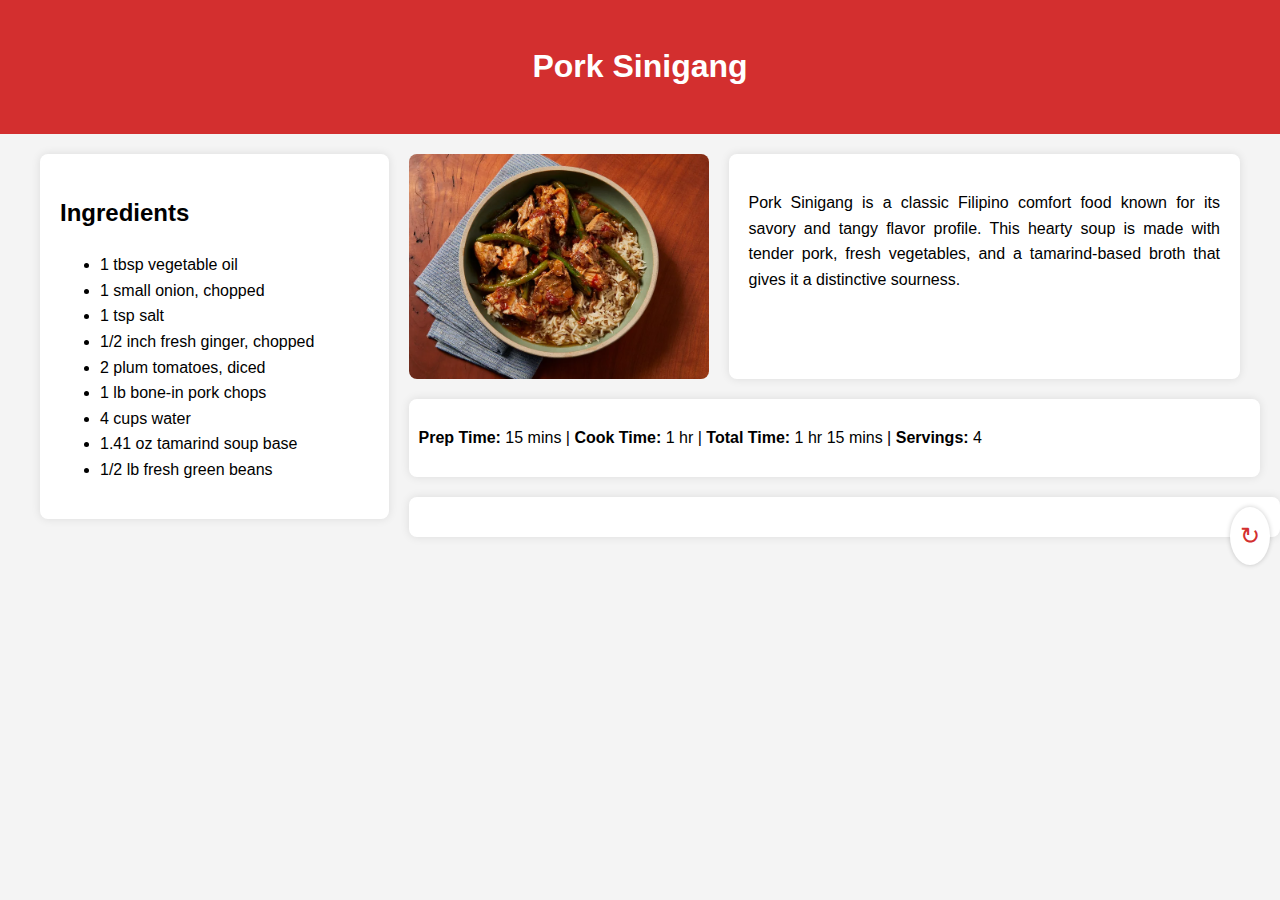
==== Item_3/index.html @ 4d02ff56 "Added item 3" ====
<!DOCTYPE html>
<html lang="en">
<head>
    <meta charset="UTF-8">
    <meta name="viewport" content="width=device-width, initial-scale=1.0">
    <title>Pork Sinigang - Interactive Guide</title>
    <link rel="stylesheet" href="styles.css">
</head>
<body>
    <header>
        <h1>Pork Sinigang</h1>
    </header>

    <div class="container">
        <aside class="ingredients">
            <h2>Ingredients</h2>
            <ul>
                <li>1 tbsp vegetable oil</li>
                <li>1 small onion, chopped</li>
                <li>1 tsp salt</li>
                <li>1/2 inch fresh ginger, chopped</li>
                <li>2 plum tomatoes, diced</li>
                <li>1 lb bone-in pork chops</li>
                <li>4 cups water</li>
                <li>1.41 oz tamarind soup base</li>
                <li>1/2 lb fresh green beans</li>
            </ul>
        </aside>

        <div class="content">
            <div class="image-description">
                <img src="sinigang.webp" alt="A bowl of Pork Sinigang">
                <div class="description">
                    <p>Pork Sinigang is a classic Filipino comfort food known for its savory and tangy flavor profile. This hearty soup is made with tender pork, fresh vegetables, and a tamarind-based broth that gives it a distinctive sourness.</p>
                </div>
            </div>

            <div class="time-servings">
                <p><strong>Prep Time:</strong> 15 mins | <strong>Cook Time:</strong> 1 hr | <strong>Total Time:</strong> 1 hr 15 mins | <strong>Servings:</strong> 4</p>
            </div>

            <main class="carousel">
                <!-- Restart Button (Always Visible) -->
                <a href="#step1" class="control-button restart" aria-label="Restart">&#x21bb;</a>
        
                <!-- Steps -->
                <section id="step1" class="step active">
                    <a href="#step4" class="control-button left" aria-label="Previous Step">&#9665;</a>
                    <h2>Step 1: Sauté Onion</h2>
                    <img src="step1.webp" alt="Sautéing onions in a pan">
                    <p>Heat oil in a skillet over medium heat. Add chopped onion and cook until softened.</p>
                    <a href="#step2" class="control-button right" aria-label="Next Step">&#9655;</a>
                </section>
        
                <section id="step2" class="step">
                    <a href="#step1" class="control-button left" aria-label="Previous Step">&#9665;</a>
                    <h2>Step 2: Add Ingredients</h2>
                    <img src="step2.webp" alt="Adding pork and other ingredients to the pot">
                    <p>Stir in ginger, tomatoes, and pork chops. Cover and reduce heat, cooking until pork is browned.</p>
                    <a href="#step3" class="control-button right" aria-label="Next Step">&#9655;</a>
                </section>
        
                <section id="step3" class="step">
                    <a href="#step2" class="control-button left" aria-label="Previous Step">&#9665;</a>
                    <h2>Step 3: Simmer</h2>
                    <img src="step3.webp" alt="Sinigang simmering in the pot">
                    <p>Pour in water and tamarind soup base. Bring to a boil, then simmer for 30 minutes.</p>
                    <a href="#step4" class="control-button right" aria-label="Next Step">&#9655;</a>
                </section>
        
                <section id="step4" class="step">
                    <a href="#step3" class="control-button left" aria-label="Previous Step">&#9665;</a>
                    <h2>Step 4: Add Green Beans & Serve</h2>
                    <img src="step4.webp" alt="Adding green beans to the soup">
                    <p>Stir in green beans and cook until tender. Serve hot with rice and enjoy!</p>
                    <a href="#step1" class="control-button right" aria-label="Restart to Step 1">&#9655;</a>
                </section>
            </main>
        </div>
    </div>
</body>
</html>
---- Item_3/styles.css ----
/* General Styles */
body {
    font-family: Arial, sans-serif;
    line-height: 1.6;
    margin: 0;
    padding: 0;
    background-color: #f4f4f4;
    display: flex;
    flex-direction: column;
    align-items: center;
}

header {
    width: 100%;
    background: #d32f2f;
    color: white;
    text-align: center;
    padding: 20px;
    margin-bottom: 20px;
}

.container {
    display: flex;
    max-width: 1200px;
    width: 100%;
}

.ingredients {
    background: white;
    padding: 20px;
    margin-right: 20px;
    width: 700px;
    height: fit-content;
    border-radius: 8px;
    box-shadow: 0 0 10px rgba(0, 0, 0, 0.1);
}

.content {
    display: flex;
    flex-direction: column;
    flex-grow: 1;
}

.image-description {
    display: flex;
    gap: 20px;
    margin-bottom: 20px;
}

.image-description img {
    width: 300px;
    height: auto;
    border-radius: 8px;
}

.description {
    background: white;
    padding: 20px;
    border-radius: 8px;
    box-shadow: 0 0 10px rgba(0, 0, 0, 0.1);
    text-align: justify;
    width: 100%;
}

.time-servings, .carousel {
    background: white;
    padding: 10px;
    margin-bottom: 20px;
    border-radius: 8px;
    box-shadow: 0 0 10px rgba(0, 0, 0, 0.1);
    width: 100%;
}


/* Steps Navigation */
.carousel {
    position: relative;
    display: flex;
    flex-direction: column;
    align-items: center;
    background: white;
    padding: 20px;
    border-radius: 8px;
    box-shadow: 0 0 10px rgba(0, 0, 0, 0.1);
    width: 100%;
}

/* Hide all steps by default */
.step {
    display: none;
    text-align: center;
}

/* Show active step using :target */
.step:target {
    display: block;
}

/* Navigation Buttons */
.control-button {
    position: absolute;
    background-color: white;
    border: none;
    cursor: pointer;
    padding: 10px;
    border-radius: 50%;
    text-decoration: none;
    font-size: 24px;
    color: #d32f2f;
    box-shadow: 0 0 5px rgba(0, 0, 0, 0.2);
    transition: background 0.3s;
}

.control-button:hover {
    background-color: #f0f0f0;
}

/* Position left and right buttons */
.control-button.left {
    left: 10px;
    top: 50%;
    transform: translateY(-50%);
}

.control-button.right {
    right: 10px;
    top: 50%;
    transform: translateY(-50%);
}

/* Restart Button */
.control-button.restart {
    right: 10px;
    top: 10px;
}

/* Accessibility */
a:focus {
    outline: 2px dashed #d32f2f;
    border-radius: 4px;
}/* Steps Navigation */
.carousel {
    position: relative;
    display: flex;
    flex-direction: column;
    align-items: center;
    background: white;
    padding: 20px;
    border-radius: 8px;
    box-shadow: 0 0 10px rgba(0, 0, 0, 0.1);
    width: 100%;
}

/* Hide all steps by default */
.step {
    display: none;
    text-align: center;
}

/* Show active step using :target */
.step:target {
    display: block;
}

/* Navigation Buttons */
.control-button {
    position: absolute;
    background-color: white;
    border: none;
    cursor: pointer;
    padding: 10px;
    border-radius: 50%;
    text-decoration: none;
    font-size: 24px;
    color: #d32f2f;
    box-shadow: 0 0 5px rgba(0, 0, 0, 0.2);
    transition: background 0.3s;
}

.control-button:hover {
    background-color: #f0f0f0;
}

/* Position left and right buttons */
.control-button.left {
    left: 10px;
    top: 50%;
    transform: translateY(-50%);
}

.control-button.right {
    right: 10px;
    top: 50%;
    transform: translateY(-50%);
}

/* Restart Button */
.control-button.restart {
    right: 10px;
    top: 10px;
}

/* Accessibility */
a:focus {
    outline: 2px dashed #d32f2f;
    border-radius: 4px;
}
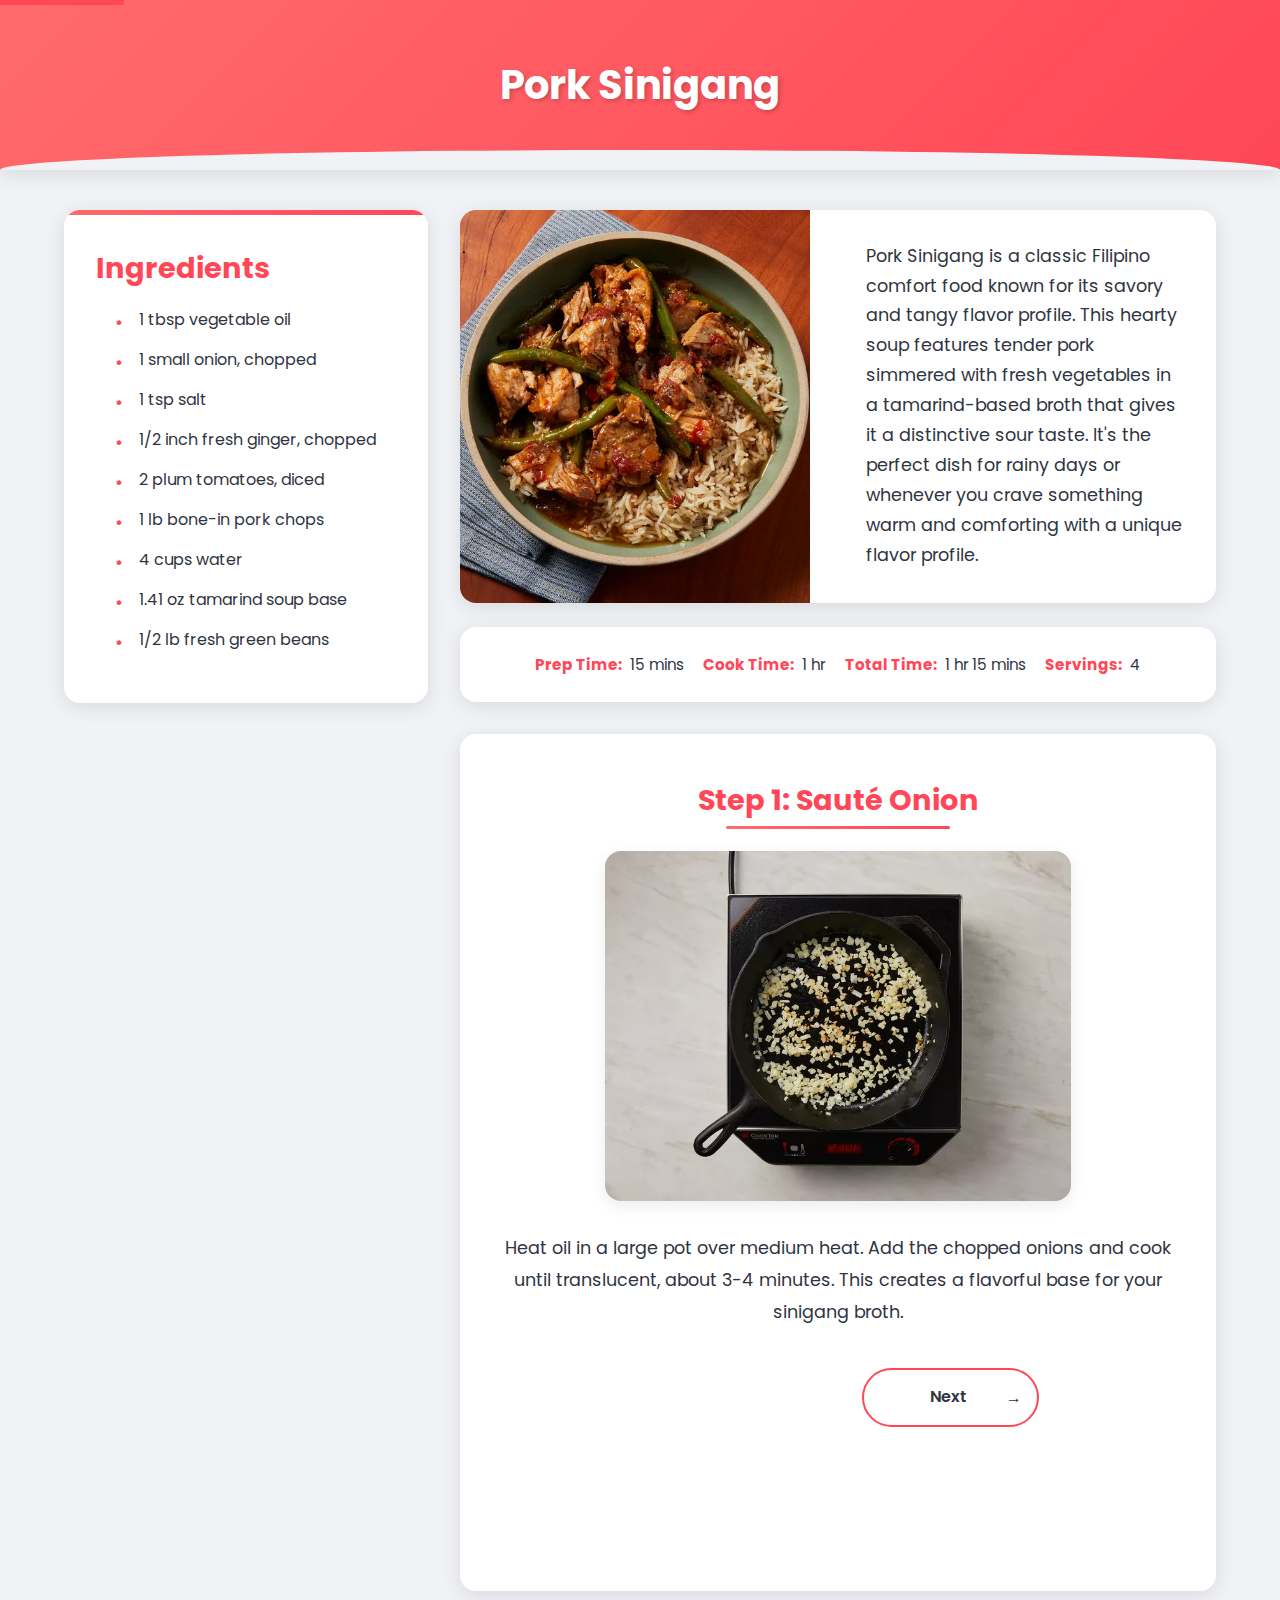
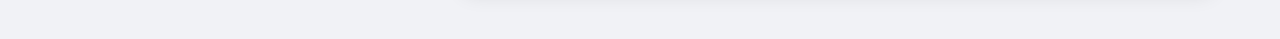
==== commit 236e4352: "Modified item 3" ====
--- a/Item_3/index.html
+++ b/Item_3/index.html
@@ -3,17 +3,23 @@
 <head>
     <meta charset="UTF-8">
     <meta name="viewport" content="width=device-width, initial-scale=1.0">
-    <title>Pork Sinigang - Interactive Guide</title>
+    <title>Pork Sinigang - Interactive Recipe</title>
     <link rel="stylesheet" href="styles.css">
+    <link rel="preconnect" href="https://fonts.googleapis.com">
+    <link rel="preconnect" href="https://fonts.gstatic.com" crossorigin>
+    <link href="https://fonts.googleapis.com/css2?family=Poppins:wght@400;500;600;700&display=swap" rel="stylesheet">
 </head>
 <body>
+    <!-- Skip link for keyboard users -->
+    <a href="#recipe-steps" class="skip-link">Skip to recipe</a>
+    
     <header>
         <h1>Pork Sinigang</h1>
     </header>
 
     <div class="container">
-        <aside class="ingredients">
-            <h2>Ingredients</h2>
+        <aside class="ingredients" aria-labelledby="ingredients-heading">
+            <h2 id="ingredients-heading">Ingredients</h2>
             <ul>
                 <li>1 tbsp vegetable oil</li>
                 <li>1 small onion, chopped</li>
@@ -29,54 +35,133 @@
 
         <div class="content">
             <div class="image-description">
-                <img src="sinigang.webp" alt="A bowl of Pork Sinigang">
+                <img src="sinigang.webp" alt="A bowl of Pork Sinigang soup with tender pork pieces and vegetables in a clear broth">
                 <div class="description">
-                    <p>Pork Sinigang is a classic Filipino comfort food known for its savory and tangy flavor profile. This hearty soup is made with tender pork, fresh vegetables, and a tamarind-based broth that gives it a distinctive sourness.</p>
+                    <p>Pork Sinigang is a classic Filipino comfort food known for its savory and tangy flavor profile. This hearty soup features tender pork simmered with fresh vegetables in a tamarind-based broth that gives it a distinctive sour taste. It's the perfect dish for rainy days or whenever you crave something warm and comforting with a unique flavor profile.</p>
                 </div>
             </div>
 
-            <div class="time-servings">
-                <p><strong>Prep Time:</strong> 15 mins | <strong>Cook Time:</strong> 1 hr | <strong>Total Time:</strong> 1 hr 15 mins | <strong>Servings:</strong> 4</p>
+            <div class="time-servings" role="region" aria-label="Recipe time and servings information">
+                <p>
+                    <span><strong>Prep Time:</strong> 15 mins</span>
+                    <span><strong>Cook Time:</strong> 1 hr</span>
+                    <span><strong>Total Time:</strong> 1 hr 15 mins</span>
+                    <span><strong>Servings:</strong> 4</span>
+                </p>
             </div>
 
-            <main class="carousel">
-                <!-- Restart Button (Always Visible) -->
-                <a href="#step1" class="control-button restart" aria-label="Restart">&#x21bb;</a>
-        
-                <!-- Steps -->
-                <section id="step1" class="step active">
-                    <a href="#step4" class="control-button left" aria-label="Previous Step">&#9665;</a>
-                    <h2>Step 1: Sauté Onion</h2>
-                    <img src="step1.webp" alt="Sautéing onions in a pan">
-                    <p>Heat oil in a skillet over medium heat. Add chopped onion and cook until softened.</p>
-                    <a href="#step2" class="control-button right" aria-label="Next Step">&#9655;</a>
-                </section>
-        
-                <section id="step2" class="step">
-                    <a href="#step1" class="control-button left" aria-label="Previous Step">&#9665;</a>
-                    <h2>Step 2: Add Ingredients</h2>
-                    <img src="step2.webp" alt="Adding pork and other ingredients to the pot">
-                    <p>Stir in ginger, tomatoes, and pork chops. Cover and reduce heat, cooking until pork is browned.</p>
-                    <a href="#step3" class="control-button right" aria-label="Next Step">&#9655;</a>
-                </section>
-        
-                <section id="step3" class="step">
-                    <a href="#step2" class="control-button left" aria-label="Previous Step">&#9665;</a>
-                    <h2>Step 3: Simmer</h2>
-                    <img src="step3.webp" alt="Sinigang simmering in the pot">
-                    <p>Pour in water and tamarind soup base. Bring to a boil, then simmer for 30 minutes.</p>
-                    <a href="#step4" class="control-button right" aria-label="Next Step">&#9655;</a>
-                </section>
-        
-                <section id="step4" class="step">
-                    <a href="#step3" class="control-button left" aria-label="Previous Step">&#9665;</a>
-                    <h2>Step 4: Add Green Beans & Serve</h2>
-                    <img src="step4.webp" alt="Adding green beans to the soup">
-                    <p>Stir in green beans and cook until tender. Serve hot with rice and enjoy!</p>
-                    <a href="#step1" class="control-button right" aria-label="Restart to Step 1">&#9655;</a>
-                </section>
-            </main>
+            <div class="carousel-container">
+                <!-- Main carousel wrapper -->
+                <div class="carousel" id="recipe-steps" role="region" aria-roledescription="step by step recipe instructions" aria-label="Pork Sinigang Recipe Instructions">
+                    
+                    
+                    <!-- Restart button -->
+                    <a href="#recipe-steps" class="restart" aria-label="Restart recipe steps">
+                        <svg viewBox="0 0 24 24" fill="none" stroke="currentColor" stroke-width="2" stroke-linecap="round" stroke-linejoin="round" aria-hidden="true">
+                            <path d="M3 12a9 9 0 1 0 9-9 9.75 9.75 0 0 0-6.74 2.74L3 8"></path>
+                            <path d="M3 3v5h5"></path>
+                        </svg>
+                        <span class="sr-only">Restart recipe steps</span>
+                    </a>
+                    
+                    <!-- Step 1 -->
+                    <section id="step1" class="step" tabindex="-1" role="tabpanel" aria-labelledby="step1-heading" aria-live="polite">
+                        <h2 id="step1-heading">Step 1: Sauté Onion</h2>
+                        <img src="step1.webp" alt="Sautéing chopped onions in a large pot with oil until translucent">
+                        <p>Heat oil in a large pot over medium heat. Add the chopped onions and cook until translucent, about 3-4 minutes. This creates a flavorful base for your sinigang broth.</p>
+                        <div class="navigation" role="navigation" aria-label="Recipe navigation">
+                            <a href="#recipe-steps" class="btn prev hidden" tabindex="-1" aria-disabled="true" aria-label="Previous step (not available)">
+                                <span class="arrow-icon left" aria-hidden="true">←</span>
+                                Previous
+                            </a>
+                            <a href="#step2" class="btn next" accesskey="n" aria-label="Go to Step 2: Add Main Ingredients">
+                                Next
+                                <span class="arrow-icon right" aria-hidden="true">→</span>
+                            </a>
+                        </div>
+                    </section>
+                    
+                    <!-- Step 2 -->
+                    <section id="step2" class="step" tabindex="-1" role="tabpanel" aria-labelledby="step2-heading" aria-live="polite">
+                        <h2 id="step2-heading">Step 2: Add Main Ingredients</h2>
+                        <img src="step2.webp" alt="Adding pork, ginger, tomatoes and salt to the pot with sautéed onions">
+                        <p>Stir in the chopped ginger and diced tomatoes. Add the pork chops and season with salt. Cover and cook over medium heat until the pork is lightly browned on all sides, about 5-7 minutes.</p>
+                        <div class="navigation" role="navigation" aria-label="Recipe navigation">
+                            <a href="#step1" class="btn prev" accesskey="p" aria-label="Go back to Step 1: Sauté Onion">
+                                <span class="arrow-icon left" aria-hidden="true">←</span>
+                                Previous
+                            </a>
+                            <a href="#step3" class="btn next" accesskey="n" aria-label="Go to Step 3: Simmer the Broth">
+                                Next
+                                <span class="arrow-icon right" aria-hidden="true">→</span>
+                            </a>
+                        </div>
+                    </section>
+                    
+                    <!-- Step 3 -->
+                    <section id="step3" class="step" tabindex="-1" role="tabpanel" aria-labelledby="step3-heading" aria-live="polite">
+                        <h2 id="step3-heading">Step 3: Simmer the Broth</h2>
+                        <img src="step3.webp" alt="Sinigang simmering in the pot with water and tamarind soup base added">
+                        <p>Pour in 4 cups of water and add the tamarind soup base. Bring the mixture to a boil, then reduce heat to low and simmer for about 30 minutes, or until the pork is tender. This slow cooking process allows the flavors to fully develop.</p>
+                        <div class="navigation" role="navigation" aria-label="Recipe navigation">
+                            <a href="#step2" class="btn prev" accesskey="p" aria-label="Go back to Step 2: Add Main Ingredients">
+                                <span class="arrow-icon left" aria-hidden="true">←</span>
+                                Previous
+                            </a>
+                            <a href="#step4" class="btn next" accesskey="n" aria-label="Go to Step 4: Add Vegetables & Serve">
+                                Next
+                                <span class="arrow-icon right" aria-hidden="true">→</span>
+                            </a>
+                        </div>
+                    </section>
+                    
+                    <!-- Step 4 -->
+                    <section id="step4" class="step" tabindex="-1" role="tabpanel" aria-labelledby="step4-heading" aria-live="polite">
+                        <h2 id="step4-heading">Step 4: Add Vegetables & Serve</h2>
+                        <img src="step4.webp" alt="Adding fresh green beans to the simmering soup, completing the dish">
+                        <p>Add the fresh green beans to the pot and cook for an additional 5-7 minutes until tender but still slightly crisp. Taste and adjust seasoning if needed. Serve hot in bowls with a side of steamed rice and enjoy your delicious homemade Pork Sinigang!</p>
+                        <div class="navigation" role="navigation" aria-label="Recipe navigation">
+                            <a href="#step3" class="btn prev" accesskey="p" aria-label="Go back to Step 3: Simmer the Broth">
+                                <span class="arrow-icon left" aria-hidden="true">←</span>
+                                Previous
+                            </a>
+                            <a href="#recipe-steps" class="btn next hidden" tabindex="-1" aria-disabled="true" aria-label="Next step (not available)">
+                                Next
+                                <span class="arrow-icon right" aria-hidden="true">→</span>
+                            </a>
+                        </div>
+                    </section>
+                    
+                    <!-- Keyboard shortcuts info -->
+                    <div class="keyboard-shortcuts" role="region" aria-label="Keyboard navigation instructions">
+                        <ul>
+                            <li><span class="key">Tab</span> Navigate between elements</li>
+                            <li><span class="key">Enter</span> Activate buttons</li>
+                            <li><span class="key">Alt+N</span> Next step</li>
+                            <li><span class="key">Alt+P</span> Previous step</li>
+                        </ul>
+                    </div>
+                </div>
+            </div>
         </div>
     </div>
+    
+    <!-- Hidden text for screen readers -->
+    <div class="sr-only" aria-live="assertive" id="step-announcement"></div>
+
+    <style>
+    /* Additional style for screen reader only elements */
+    .sr-only {
+      position: absolute;
+      width: 1px;
+      height: 1px;
+      padding: 0;
+      margin: -1px;
+      overflow: hidden;
+      clip: rect(0, 0, 0, 0);
+      white-space: nowrap;
+      border-width: 0;
+    }
+    </style>
 </body>
-</html>
+</html>--- a/Item_3/styles.css
+++ b/Item_3/styles.css
@@ -1,207 +1,589 @@
-/* General Styles */
-body {
-    font-family: Arial, sans-serif;
-    line-height: 1.6;
+:root {
+    --primary: #ff4757;
+    --primary-dark: #e83a47;
+    --secondary: #2ed573;
+    --dark: #2f3542;
+    --light: #f1f2f6;
+    --shadow: 0 4px 20px rgba(0, 0, 0, 0.1);
+    --gradient: linear-gradient(135deg, #ff6b6b, #ff4757);
+    --transition: all 0.3s cubic-bezier(0.25, 0.8, 0.25, 1);
+    --focus-ring: 0 0 0 3px rgba(255, 71, 87, 0.5);
+  }
+  
+  /* Base & Typography */
+  body {
+    font-family: 'Poppins', sans-serif;
+    line-height: 1.8;
     margin: 0;
     padding: 0;
-    background-color: #f4f4f4;
+    background-color: var(--light);
+    color: var(--dark);
     display: flex;
     flex-direction: column;
     align-items: center;
-}
-
-header {
+  }
+  
+  h1, h2, h3 {
+    font-weight: 700;
+    line-height: 1.3;
+  }
+  
+  h1 {
+    font-size: 2.5rem;
+  }
+  
+  h2 {
+    font-size: 1.8rem;
+    margin-bottom: 1.2rem;
+  }
+  
+  /* Header */
+  header {
     width: 100%;
-    background: #d32f2f;
+    background: var(--gradient);
     color: white;
     text-align: center;
-    padding: 20px;
-    margin-bottom: 20px;
-}
-
-.container {
+    padding: 2rem 0;
+    margin-bottom: 2.5rem;
+    position: relative;
+    overflow: hidden;
+    box-shadow: var(--shadow);
+  }
+  
+  header::after {
+    content: "";
+    position: absolute;
+    bottom: -20px;
+    left: 0;
+    width: 100%;
+    height: 40px;
+    background: var(--light);
+    border-radius: 50% 50% 0 0;
+  }
+  
+  header h1 {
+    position: relative;
+    z-index: 1;
+    text-shadow: 2px 2px 4px rgba(0, 0, 0, 0.2);
+  }
+  
+  /* Layout */
+  .container {
     display: flex;
     max-width: 1200px;
     width: 100%;
-}
-
-.ingredients {
+    padding: 0 1.5rem;
+    box-sizing: border-box;
+    gap: 2rem;
+  }
+  
+  /* Ingredients Card */
+  .ingredients {
     background: white;
-    padding: 20px;
-    margin-right: 20px;
-    width: 700px;
+    padding: 2rem;
+    border-radius: 1rem;
+    box-shadow: var(--shadow);
+    flex: 0 0 300px;
     height: fit-content;
-    border-radius: 8px;
-    box-shadow: 0 0 10px rgba(0, 0, 0, 0.1);
-}
-
-.content {
+    transition: var(--transition);
+    position: relative;
+    overflow: hidden;
+  }
+  
+  .ingredients::before {
+    content: "";
+    position: absolute;
+    top: 0;
+    left: 0;
+    height: 5px;
+    width: 100%;
+    background: var(--gradient);
+  }
+  
+  .ingredients h2 {
+    position: relative;
+    color: var(--primary);
+    margin-top: 0.5rem;
+  }
+  
+  .ingredients ul {
+    padding-left: 1.2rem;
+    list-style-type: none;
+  }
+  
+  .ingredients li {
+    margin-bottom: 0.7rem;
+    position: relative;
+    padding-left: 1.5rem;
+  }
+  
+  .ingredients li::before {
+    content: "•";
+    position: absolute;
+    left: 0;
+    color: var(--primary);
+    font-size: 1.2rem;
+  }
+  
+  /* Content Area */
+  .content {
     display: flex;
     flex-direction: column;
     flex-grow: 1;
-}
-
-.image-description {
-    display: flex;
-    gap: 20px;
-    margin-bottom: 20px;
-}
-
-.image-description img {
-    width: 300px;
+  }
+  
+  /* Main Image & Description */
+  .image-description {
+    display: flex;
+    gap: 1.5rem;
+    margin-bottom: 1.5rem;
+    border-radius: 1rem;
+    overflow: hidden;
+    background: white;
+    box-shadow: var(--shadow);
+  }
+  
+  .image-description img {
+    width: 350px;
+    height: 100%;
+    object-fit: cover;
+    flex-shrink: 0;
+  }
+  
+  .description {
+    padding: 2rem;
+    display: flex;
+    flex-direction: column;
+    justify-content: center;
+  }
+  
+  .description p {
+    margin: 0;
+    font-size: 1.1rem;
+    line-height: 1.7;
+  }
+  
+  /* Time & Servings */
+  .time-servings {
+    background: white;
+    padding: 1.5rem;
+    margin-bottom: 2rem;
+    border-radius: 1rem;
+    box-shadow: var(--shadow);
+    display: flex;
+    justify-content: center;
+  }
+  
+  .time-servings p {
+    margin: 0;
+    font-size: 0.95rem;
+    display: flex;
+    flex-wrap: wrap;
+    gap: 1.2rem;
+    justify-content: center;
+  }
+  
+  .time-servings span {
+    display: inline-flex;
+    align-items: center;
+  }
+  
+  .time-servings strong {
+    color: var(--primary);
+    margin-right: 0.5rem;
+  }
+  
+  /* Carousel Container */
+  .carousel-container {
+    background: white;
+    border-radius: 1rem;
+    box-shadow: var(--shadow);
+    margin-bottom: 3rem;
+    overflow: hidden;
+  }
+  
+  .carousel {
+    position: relative;
+  }
+  
+  /* Steps Design */
+  .step {
+    padding: 3rem 2rem;
+    text-align: center;
+    display: none;
+    position: relative;
+  }
+  
+  .step h2 {
+    color: var(--primary);
+    font-size: 1.8rem;
+    margin-top: 0;
+    margin-bottom: 2rem;
+    position: relative;
+    display: inline-block;
+  }
+  
+  .step h2::after {
+    content: "";
+    position: absolute;
+    left: 10%;
+    bottom: -10px;
+    width: 80%;
+    height: 3px;
+    background: var(--gradient);
+    border-radius: 3px;
+  }
+  
+  .step img {
+    max-width: 100%;
     height: auto;
-    border-radius: 8px;
-}
-
-.description {
-    background: white;
-    padding: 20px;
-    border-radius: 8px;
-    box-shadow: 0 0 10px rgba(0, 0, 0, 0.1);
-    text-align: justify;
+    border-radius: 1rem;
+    margin: 0 auto 2rem;
+    display: block;
+    max-height: 350px;
+    object-fit: cover;
+    box-shadow: 0 5px 15px rgba(0, 0, 0, 0.08);
+    transition: var(--transition);
+  }
+  
+  .step img:hover {
+    transform: scale(1.02);
+  }
+  
+  .step p {
+    max-width: 700px;
+    margin: 0 auto 2rem;
+    font-size: 1.1rem;
+    line-height: 1.8;
+  }
+  
+  /* Show step1 by default when no hash is present */
+  #recipe-steps:not(:target):not(:has(:target)) #step1 {
+    display: block;
+  }
+  
+  /* Show the targeted step */
+  .step:target {
+    display: block;
+  }
+  
+  /* When the parent carousel is targeted, show step1 */
+  #recipe-steps:target #step1 {
+    display: block;
+  }
+  
+  /* Navigation Controls */
+  .navigation {
+    display: flex;
+    justify-content: center;
+    gap: 3rem;
+    margin-top: 2.5rem;
+  }
+  
+  .btn {
+    display: inline-flex;
+    align-items: center;
+    justify-content: center;
+    background: transparent;
+    color: var(--dark);
+    padding: 0.8rem 1.5rem;
+    text-decoration: none;
+    font-weight: 600;
+    border-radius: 2rem;
+    border: 2px solid var(--primary);
+    transition: var(--transition);
+    min-width: 120px;
+    position: relative;
+    overflow: hidden;
+    z-index: 1;
+  }
+  
+  .btn::before {
+    content: '';
+    position: absolute;
+    top: 0;
+    left: 0;
+    width: 0%;
+    height: 100%;
+    background: var(--gradient);
+    transition: all 0.5s cubic-bezier(0.19, 1, 0.22, 1);
+    z-index: -1;
+  }
+  
+  .btn:hover::before, .btn:focus::before {
     width: 100%;
-}
-
-.time-servings, .carousel {
-    background: white;
-    padding: 10px;
-    margin-bottom: 20px;
-    border-radius: 8px;
-    box-shadow: 0 0 10px rgba(0, 0, 0, 0.1);
-    width: 100%;
-}
-
-
-/* Steps Navigation */
-.carousel {
-    position: relative;
-    display: flex;
-    flex-direction: column;
-    align-items: center;
-    background: white;
-    padding: 20px;
-    border-radius: 8px;
-    box-shadow: 0 0 10px rgba(0, 0, 0, 0.1);
-    width: 100%;
-}
-
-/* Hide all steps by default */
-.step {
-    display: none;
-    text-align: center;
-}
-
-/* Show active step using :target */
-.step:target {
-    display: block;
-}
-
-/* Navigation Buttons */
-.control-button {
-    position: absolute;
-    background-color: white;
-    border: none;
-    cursor: pointer;
-    padding: 10px;
-    border-radius: 50%;
-    text-decoration: none;
-    font-size: 24px;
-    color: #d32f2f;
-    box-shadow: 0 0 5px rgba(0, 0, 0, 0.2);
-    transition: background 0.3s;
-}
-
-.control-button:hover {
-    background-color: #f0f0f0;
-}
-
-/* Position left and right buttons */
-.control-button.left {
-    left: 10px;
+  }
+  
+  .btn:hover, .btn:focus {
+    color: white;
+    transform: translateY(-3px);
+    box-shadow: 0 7px 15px rgba(255, 71, 87, 0.3);
+  }
+  
+  /* Fixed arrow positioning and spacing */
+  .btn.prev, .btn.next {
+    position: relative;
+  }
+  
+  .btn.prev::before {
+    content: '';
+    background: var(--gradient);
+    z-index: -1;
+  }
+  
+  .btn.next::before {
+    content: '';
+    background: var(--gradient);
+    z-index: -1;
+  }
+  
+  .btn.prev {
+    padding-left: 1.8rem;
+  }
+  
+  .btn.next {
+    padding-right: 1.8rem;
+  }
+  
+  /* Arrow icons properly positioned */
+  .btn.prev .arrow-icon {
+    position: absolute;
+    left: 15px;
     top: 50%;
     transform: translateY(-50%);
-}
-
-.control-button.right {
-    right: 10px;
+    transition: var(--transition);
+  }
+  
+  .btn.next .arrow-icon {
+    position: absolute;
+    right: 15px;
     top: 50%;
     transform: translateY(-50%);
-}
+    transition: var(--transition);
+  }
+  
+  .btn:hover .arrow-icon.left, .btn:focus .arrow-icon.left {
+    transform: translate(-4px, -50%);
+  }
+  
+  .btn:hover .arrow-icon.right, .btn:focus .arrow-icon.right {
+    transform: translate(4px, -50%);
+  }
+  
+  .btn.hidden {
+    opacity: 0;
+    pointer-events: none;
+  }
+  
+  /* Restart Button */
+  .restart {
+    position: absolute;
+    top: 1.5rem;
+    right: 1.5rem;
+    background: white;
+    color: var(--primary);
+    width: 50px;
+    height: 50px;
+    border-radius: 50%;
+    display: flex;
+    align-items: center;
+    justify-content: center;
+    text-decoration: none;
+    box-shadow: var(--shadow);
+    transition: var(--transition);
+    border: 2px solid transparent;
+    z-index: 10;
+  }
+  
+  .restart svg {
+    width: 24px;
+    height: 24px;
+    transition: var(--transition);
+  }
+  
+  .restart:hover, .restart:focus {
+    background: var(--primary);
+    color: white;
+    transform: rotate(180deg);
+  }
+  
+  .restart:hover svg, .restart:focus svg {
+    transform: scale(1.2);
+  }
+  
+  /* Hide restart on step1 and when no step is targeted */
+  #recipe-steps:not(:target):not(:has(:target)) .restart,
+  #step1:target ~ .restart {
+    display: none;
+  }
+  
 
-/* Restart Button */
-.control-button.restart {
-    right: 10px;
-    top: 10px;
-}
-
-/* Accessibility */
-a:focus {
-    outline: 2px dashed #d32f2f;
+  
+  /* ===== ENHANCED KEYBOARD NAVIGATION ===== */
+  
+  /* Improved focus styles */
+  a:focus-visible {
+    outline: none;
+    box-shadow: var(--focus-ring);
+  }
+  
+  .btn:focus-visible {
+    color: white;
+    transform: translateY(-3px);
+    box-shadow: var(--focus-ring), 0 7px 15px rgba(255, 71, 87, 0.3);
+  }
+  
+  .btn:focus-visible::before {
+    width: 100%;
+  }
+  
+  .restart:focus-visible {
+    outline: none;
+    box-shadow: var(--focus-ring);
+    background: var(--primary);
+    color: white;
+  }
+  
+  /* Step focus styles using :focus-within */
+  .step:focus-within {
+    outline: none;
+    box-shadow: 0 0 0 2px rgba(255, 71, 87, 0.2);
+    border-radius: 1rem;
+  }
+  
+  /* Skip navigation for keyboard users */
+  .skip-link {
+    position: absolute;
+    top: -40px;
+    left: 0;
+    background: var(--primary);
+    color: white;
+    padding: 8px;
+    z-index: 100;
+    transition: top 0.3s;
+  }
+  
+  .skip-link:focus {
+    top: 0;
+  }
+  
+  /* Keyboard shortcut instructions */
+  .keyboard-shortcuts {
+    display: flex;
+    justify-content: center;
+    margin-top: 2rem;
+    padding: 1rem;
+    background: rgba(255, 71, 87, 0.08);
+    border-radius: 1rem;
+    font-size: 0.9rem;
+  }
+  
+  .keyboard-shortcuts ul {
+    display: flex;
+    list-style: none;
+    padding: 0;
+    gap: 1.5rem;
+    margin: 0;
+  }
+  
+  .keyboard-shortcuts li {
+    display: flex;
+    align-items: center;
+  }
+  
+  .key {
+    display: inline-flex;
+    align-items: center;
+    justify-content: center;
+    min-width: 24px;
+    height: 24px;
+    background: white;
     border-radius: 4px;
-}/* Steps Navigation */
-.carousel {
-    position: relative;
-    display: flex;
-    flex-direction: column;
-    align-items: center;
-    background: white;
-    padding: 20px;
-    border-radius: 8px;
-    box-shadow: 0 0 10px rgba(0, 0, 0, 0.1);
-    width: 100%;
-}
-
-/* Hide all steps by default */
-.step {
-    display: none;
-    text-align: center;
-}
-
-/* Show active step using :target */
-.step:target {
-    display: block;
-}
-
-/* Navigation Buttons */
-.control-button {
-    position: absolute;
-    background-color: white;
-    border: none;
-    cursor: pointer;
-    padding: 10px;
-    border-radius: 50%;
-    text-decoration: none;
-    font-size: 24px;
-    color: #d32f2f;
-    box-shadow: 0 0 5px rgba(0, 0, 0, 0.2);
-    transition: background 0.3s;
-}
-
-.control-button:hover {
-    background-color: #f0f0f0;
-}
-
-/* Position left and right buttons */
-.control-button.left {
-    left: 10px;
-    top: 50%;
-    transform: translateY(-50%);
-}
-
-.control-button.right {
-    right: 10px;
-    top: 50%;
-    transform: translateY(-50%);
-}
-
-/* Restart Button */
-.control-button.restart {
-    right: 10px;
-    top: 10px;
-}
-
-/* Accessibility */
-a:focus {
-    outline: 2px dashed #d32f2f;
-    border-radius: 4px;
-}+    margin-right: 8px;
+    padding: 0 5px;
+    font-weight: 600;
+    box-shadow: 0 2px 4px rgba(0, 0, 0, 0.1);
+    border: 1px solid #ddd;
+  }
+  
+  /* Make keyboard shortcuts visible only when using keyboard navigation */
+  .keyboard-shortcuts {
+    opacity: 0;
+    visibility: hidden;
+    transition: var(--transition);
+  }
+  
+  body:focus-within .keyboard-shortcuts {
+    opacity: 1;
+    visibility: visible;
+  }
+  
+  /* Focus indicator for step switching */
+  .step.focus-visible {
+    animation: pulse 1s ease-in-out;
+  }
+  
+  @keyframes pulse {
+    0% { box-shadow: 0 0 0 0 rgba(255, 71, 87, 0.7); }
+    70% { box-shadow: 0 0 0 10px rgba(255, 71, 87, 0); }
+    100% { box-shadow: 0 0 0 0 rgba(255, 71, 87, 0); }
+  }
+  
+  /* Responsive Design */
+  @media (max-width: 992px) {
+    .container {
+      flex-direction: column;
+    }
+    
+    .ingredients {
+      width: 100%;
+      margin-bottom: 1.5rem;
+    }
+    
+    .image-description {
+      flex-direction: column;
+    }
+    
+    .image-description img {
+      width: 100%;
+      height: 300px;
+    }
+    
+    .keyboard-shortcuts ul {
+      flex-direction: column;
+      gap: 0.8rem;
+    }
+  }
+  
+  @media (max-width: 768px) {
+    header {
+      padding: 1.5rem 0;
+    }
+    
+    h1 {
+      font-size: 2rem;
+    }
+    
+    .btn {
+      padding: 0.7rem 1.2rem;
+      min-width: 100px;
+    }
+    
+    .navigation {
+      gap: 1.5rem;
+    }
+    
+    .step {
+      padding: 2rem 1.5rem;
+    }
+  }
+  
+  /* Animations */
+  @keyframes fadeIn {
+    from { opacity: 0; transform: translateY(20px); }
+    to { opacity: 1; transform: translateY(0); }
+  }
+  
+  .step {
+    animation: fadeIn 0.5s ease-out;
+  }